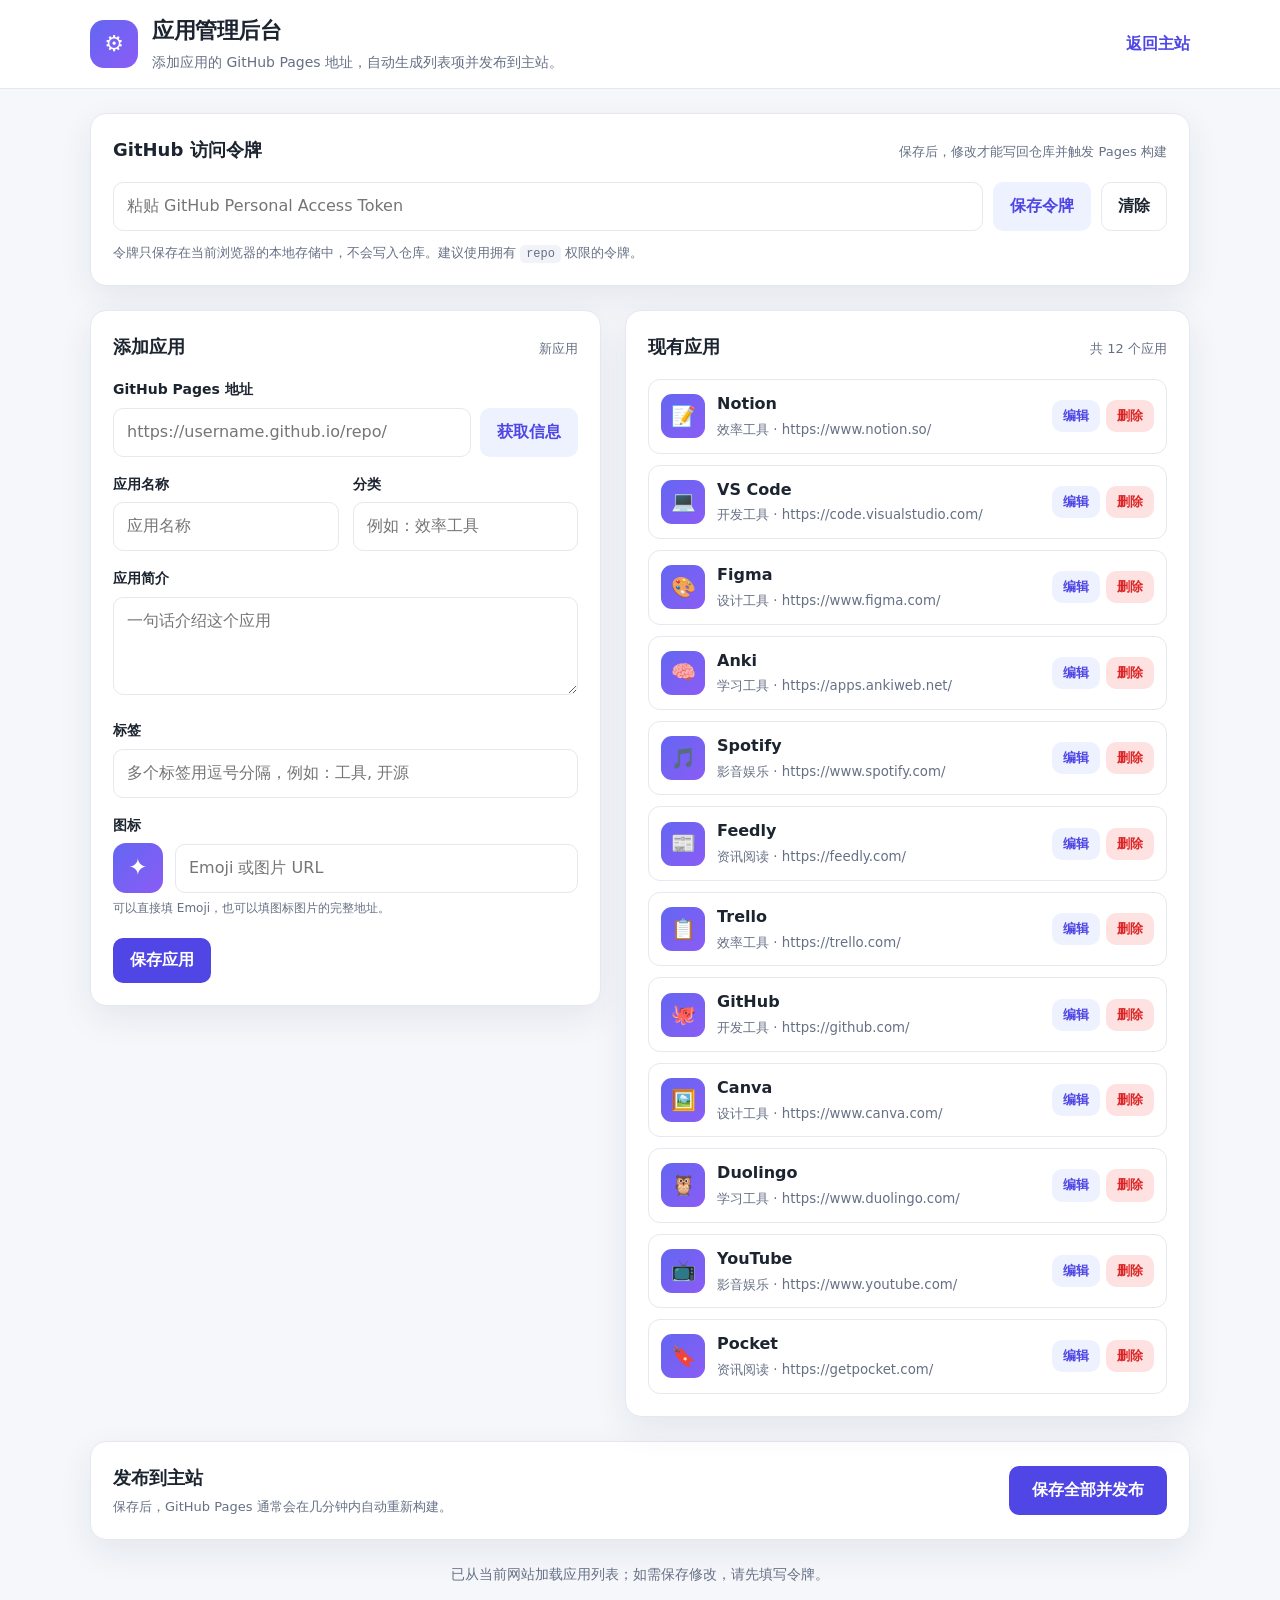
==== admin.html @ 1987b615 "添加应用管理后台并改为 apps.json 数据" ====
<!DOCTYPE html>
<html lang="zh-CN">
<head>
  <meta charset="UTF-8" />
  <meta name="viewport" content="width=device-width, initial-scale=1.0" />
  <title>应用管理后台</title>
  <link rel="stylesheet" href="admin.css" />
</head>
<body>
  <header class="admin-header">
    <div class="container header-inner">
      <div class="header-title">
        <span class="brand-mark" aria-hidden="true">⚙️</span>
        <div>
          <h1>应用管理后台</h1>
          <p>添加应用的 GitHub Pages 地址，自动生成列表项并发布到主站。</p>
        </div>
      </div>
      <a class="back-link" href="index.html">返回主站</a>
    </div>
  </header>

  <main class="container">
    <section class="token-panel">
      <div class="panel-heading">
        <h2>GitHub 访问令牌</h2>
        <span class="muted">保存后，修改才能写回仓库并触发 Pages 构建</span>
      </div>
      <div class="token-row">
        <input id="token-input" type="password" placeholder="粘贴 GitHub Personal Access Token" autocomplete="off" />
        <button id="save-token" class="button secondary" type="button">保存令牌</button>
        <button id="clear-token" class="button ghost" type="button">清除</button>
      </div>
      <p class="token-hint">令牌只保存在当前浏览器的本地存储中，不会写入仓库。建议使用拥有 <code>repo</code> 权限的令牌。</p>
    </section>

    <div class="admin-layout">
      <section class="editor-panel panel">
        <div class="panel-heading">
          <h2 id="form-title">添加应用</h2>
          <span class="muted" id="form-mode">新应用</span>
        </div>

        <div class="field">
          <label for="app-url">GitHub Pages 地址</label>
          <div class="url-row">
            <input id="app-url" type="url" placeholder="https://username.github.io/repo/" />
            <button id="fetch-meta" class="button secondary" type="button">获取信息</button>
          </div>
          <small id="url-message" class="field-message"></small>
        </div>

        <div class="field-grid">
          <div class="field">
            <label for="app-name">应用名称</label>
            <input id="app-name" type="text" placeholder="应用名称" />
          </div>
          <div class="field">
            <label for="app-category">分类</label>
            <input id="app-category" type="text" list="category-options" placeholder="例如：效率工具" />
            <datalist id="category-options"></datalist>
          </div>
        </div>

        <div class="field">
          <label for="app-description">应用简介</label>
          <textarea id="app-description" rows="3" placeholder="一句话介绍这个应用"></textarea>
        </div>

        <div class="field">
          <label for="app-tags">标签</label>
          <input id="app-tags" type="text" placeholder="多个标签用逗号分隔，例如：工具, 开源" />
        </div>

        <div class="field">
          <label for="app-icon">图标</label>
          <div class="icon-row">
            <div class="icon-preview" id="icon-preview">✦</div>
            <input id="app-icon" type="text" placeholder="Emoji 或图片 URL" />
          </div>
          <small class="field-message">可以直接填 Emoji，也可以填图标图片的完整地址。</small>
        </div>

        <div class="form-actions">
          <button id="save-app" class="button primary" type="button">保存应用</button>
          <button id="cancel-edit" class="button ghost" type="button" hidden>取消编辑</button>
        </div>
      </section>

      <section class="list-panel panel">
        <div class="panel-heading">
          <h2>现有应用</h2>
          <span class="muted" id="app-count"></span>
        </div>
        <div id="app-list" class="app-list"></div>
      </section>
    </div>

    <section class="publish-panel panel">
      <div>
        <h2>发布到主站</h2>
        <p class="muted">保存后，GitHub Pages 通常会在几分钟内自动重新构建。</p>
      </div>
      <button id="publish" class="button primary large" type="button">保存全部并发布</button>
    </section>

    <p id="status" class="status" role="status"></p>
  </main>

  <script src="admin.js"></script>
</body>
</html>
---- admin.css ----
:root {
  --bg: #f5f7fb;
  --surface: #ffffff;
  --text: #1c2430;
  --muted: #667085;
  --border: #e5e8ef;
  --primary: #4f46e5;
  --primary-dark: #4338ca;
  --danger: #dc2626;
  --success: #16a34a;
  --shadow: 0 12px 34px rgba(28, 36, 48, 0.08);
  --radius: 16px;
}

* {
  box-sizing: border-box;
}

body {
  margin: 0;
  font-family: "Segoe UI", "PingFang SC", "Microsoft YaHei", system-ui, -apple-system, sans-serif;
  color: var(--text);
  background: var(--bg);
  line-height: 1.55;
}

.container {
  width: min(1100px, calc(100% - 40px));
  margin: 0 auto;
}

.admin-header {
  background: var(--surface);
  border-bottom: 1px solid var(--border);
}

.header-inner {
  min-height: 88px;
  display: flex;
  align-items: center;
  justify-content: space-between;
  gap: 20px;
}

.header-title {
  display: flex;
  align-items: center;
  gap: 14px;
}

.brand-mark {
  display: grid;
  place-items: center;
  width: 48px;
  height: 48px;
  color: white;
  background: linear-gradient(135deg, #6366f1, #8b5cf6);
  border-radius: 14px;
  font-size: 22px;
}

.header-title h1 {
  margin: 0;
  font-size: 22px;
  letter-spacing: -0.02em;
}

.header-title p {
  margin: 4px 0 0;
  color: var(--muted);
  font-size: 14px;
}

.back-link {
  color: var(--primary);
  text-decoration: none;
  font-weight: 700;
  white-space: nowrap;
}

.token-panel,
.panel,
.publish-panel {
  background: var(--surface);
  border: 1px solid var(--border);
  border-radius: var(--radius);
  box-shadow: var(--shadow);
}

.token-panel {
  margin: 24px 0;
  padding: 22px;
}

.panel-heading {
  display: flex;
  align-items: baseline;
  justify-content: space-between;
  gap: 14px;
  margin-bottom: 18px;
}

.panel-heading h2,
.publish-panel h2 {
  margin: 0;
  font-size: 18px;
}

.muted {
  color: var(--muted);
  font-size: 13px;
}

.token-row {
  display: flex;
  gap: 10px;
  flex-wrap: wrap;
}

input[type="text"],
input[type="url"],
input[type="password"],
textarea {
  width: 100%;
  padding: 11px 13px;
  color: var(--text);
  background: #fff;
  border: 1px solid var(--border);
  border-radius: 10px;
  outline: none;
  font: inherit;
}

input:focus,
textarea:focus {
  border-color: var(--primary);
  box-shadow: 0 0 0 4px #eef2ff;
}

textarea {
  resize: vertical;
}

.token-row input {
  flex: 1;
  min-width: 220px;
}

.token-hint {
  margin: 12px 0 0;
  color: var(--muted);
  font-size: 13px;
}

code {
  padding: 2px 6px;
  background: #f1f3f8;
  border-radius: 5px;
  font-size: 12px;
}

.admin-layout {
  display: grid;
  grid-template-columns: minmax(0, 0.95fr) minmax(0, 1.05fr);
  gap: 24px;
  align-items: start;
}

.editor-panel,
.list-panel {
  padding: 22px;
}

.field {
  margin-bottom: 17px;
}

.field label {
  display: block;
  margin-bottom: 7px;
  font-size: 14px;
  font-weight: 700;
}

.field-grid {
  display: grid;
  grid-template-columns: 1fr 1fr;
  gap: 14px;
}

.url-row {
  display: flex;
  gap: 9px;
}

.url-row input {
  flex: 1;
}

.field-message {
  display: block;
  margin-top: 6px;
  color: var(--muted);
  font-size: 12px;
}

.field-message.error {
  color: var(--danger);
}

.field-message.success {
  color: var(--success);
}

.icon-row {
  display: flex;
  align-items: center;
  gap: 12px;
}

.icon-row input {
  flex: 1;
}

.icon-preview {
  display: grid;
  place-items: center;
  flex: 0 0 50px;
  height: 50px;
  color: white;
  background: linear-gradient(135deg, #6366f1, #8b5cf6);
  border-radius: 13px;
  font-size: 23px;
  overflow: hidden;
}

.icon-preview img {
  width: 100%;
  height: 100%;
  object-fit: cover;
}

.form-actions {
  display: flex;
  gap: 10px;
  margin-top: 20px;
}

.button {
  min-height: 40px;
  padding: 9px 16px;
  border: 1px solid transparent;
  border-radius: 10px;
  cursor: pointer;
  font: inherit;
  font-weight: 700;
  white-space: nowrap;
}

.button.primary {
  color: white;
  background: var(--primary);
}

.button.primary:hover {
  background: var(--primary-dark);
}

.button.secondary {
  color: var(--primary);
  background: #eef2ff;
}

.button.ghost {
  color: var(--text);
  background: transparent;
  border-color: var(--border);
}

.button.danger {
  color: var(--danger);
  background: #fee2e2;
}

.button.large {
  min-height: 46px;
  padding: 11px 22px;
  font-size: 16px;
}

.button:disabled {
  opacity: 0.55;
  cursor: not-allowed;
}

.app-list {
  display: flex;
  flex-direction: column;
  gap: 11px;
}

.app-row {
  display: flex;
  align-items: center;
  gap: 12px;
  padding: 12px;
  border: 1px solid var(--border);
  border-radius: 12px;
}

.app-row-icon {
  display: grid;
  place-items: center;
  flex: 0 0 44px;
  width: 44px;
  height: 44px;
  color: white;
  background: linear-gradient(135deg, #6366f1, #8b5cf6);
  border-radius: 11px;
  font-size: 20px;
  overflow: hidden;
}

.app-row-icon img {
  width: 100%;
  height: 100%;
  object-fit: cover;
}

.app-row-main {
  flex: 1;
  min-width: 0;
}

.app-row-main strong {
  display: block;
  margin-bottom: 3px;
  overflow: hidden;
  text-overflow: ellipsis;
  white-space: nowrap;
}

.app-row-main small {
  display: block;
  color: var(--muted);
  overflow: hidden;
  text-overflow: ellipsis;
  white-space: nowrap;
}

.app-row-actions {
  display: flex;
  gap: 6px;
}

.app-row-actions button {
  min-height: 32px;
  padding: 5px 10px;
  font-size: 13px;
}

.empty-list {
  padding: 36px 16px;
  color: var(--muted);
  text-align: center;
}

.publish-panel {
  display: flex;
  align-items: center;
  justify-content: space-between;
  gap: 20px;
  margin: 24px 0;
  padding: 22px;
}

.publish-panel p {
  margin: 5px 0 0;
}

.status {
  min-height: 24px;
  margin: 0 0 30px;
  color: var(--muted);
  font-size: 14px;
  text-align: center;
}

.status.error {
  color: var(--danger);
}

.status.success {
  color: var(--success);
}

@media (max-width: 860px) {
  .admin-layout {
    grid-template-columns: 1fr;
  }

  .field-grid {
    grid-template-columns: 1fr;
  }

  .header-inner,
  .publish-panel {
    flex-direction: column;
    align-items: flex-start;
  }
}
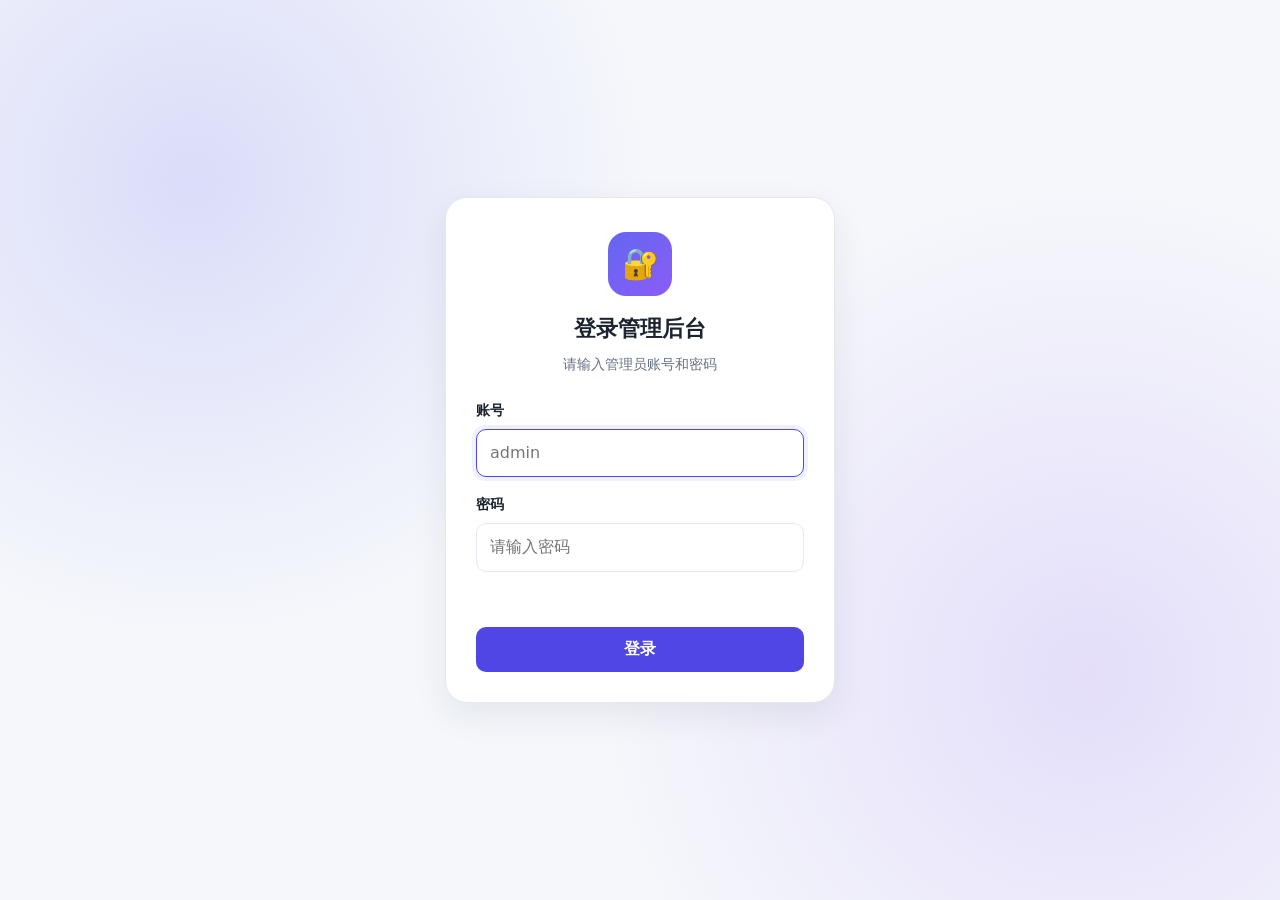
==== commit 03ef0f04: "添加管理后台登录" ====
--- a/admin.html
+++ b/admin.html
@@ -7,7 +7,25 @@
   <link rel="stylesheet" href="admin.css" />
 </head>
 <body>
-  <header class="admin-header">
+  <div class="login-overlay" id="login-overlay">
+    <form class="login-card" id="login-form">
+      <div class="login-logo" aria-hidden="true">🔐</div>
+      <h2>登录管理后台</h2>
+      <p class="login-subtitle">请输入管理员账号和密码</p>
+      <div class="field">
+        <label for="login-username">账号</label>
+        <input id="login-username" type="text" autocomplete="username" placeholder="admin" />
+      </div>
+      <div class="field">
+        <label for="login-password">密码</label>
+        <input id="login-password" type="password" autocomplete="current-password" placeholder="请输入密码" />
+      </div>
+      <p class="login-error" id="login-error" role="alert"></p>
+      <button class="button primary login-submit" type="submit">登录</button>
+    </form>
+  </div>
+
+  <header class="admin-header" id="admin-header" hidden>
     <div class="container header-inner">
       <div class="header-title">
         <span class="brand-mark" aria-hidden="true">⚙️</span>
@@ -16,11 +34,14 @@
           <p>添加应用的 GitHub Pages 地址，自动生成列表项并发布到主站。</p>
         </div>
       </div>
-      <a class="back-link" href="index.html">返回主站</a>
+      <div class="header-actions">
+        <button id="logout-button" class="button ghost" type="button">退出登录</button>
+        <a class="back-link" href="index.html">返回主站</a>
+      </div>
     </div>
   </header>
 
-  <main class="container">
+  <main class="container" id="admin-main" hidden>
     <section class="token-panel">
       <div class="panel-heading">
         <h2>GitHub 访问令牌</h2>
--- a/admin.css
+++ b/admin.css
@@ -34,12 +34,83 @@
   border-bottom: 1px solid var(--border);
 }
 
+.login-overlay {
+  position: fixed;
+  inset: 0;
+  z-index: 100;
+  display: flex;
+  align-items: center;
+  justify-content: center;
+  padding: 24px;
+  background:
+    radial-gradient(circle at 15% 20%, rgba(99, 102, 241, 0.18), transparent 35%),
+    radial-gradient(circle at 85% 75%, rgba(139, 92, 246, 0.16), transparent 38%),
+    var(--bg);
+}
+
+.login-card {
+  width: min(390px, 100%);
+  padding: 34px 30px 30px;
+  background: var(--surface);
+  border: 1px solid var(--border);
+  border-radius: 22px;
+  box-shadow: var(--shadow);
+  text-align: center;
+}
+
+.login-logo {
+  display: grid;
+  place-items: center;
+  width: 64px;
+  height: 64px;
+  margin: 0 auto 16px;
+  color: white;
+  background: linear-gradient(135deg, #6366f1, #8b5cf6);
+  border-radius: 18px;
+  font-size: 30px;
+}
+
+.login-card h2 {
+  margin: 0;
+  font-size: 22px;
+}
+
+.login-subtitle {
+  margin: 8px 0 24px;
+  color: var(--muted);
+  font-size: 14px;
+}
+
+.login-card .field {
+  text-align: left;
+}
+
+.login-error {
+  min-height: 20px;
+  margin: 10px 0 0;
+  color: var(--danger);
+  font-size: 13px;
+  text-align: left;
+}
+
+.login-submit {
+  width: 100%;
+  margin-top: 18px;
+}
+
 .header-inner {
   min-height: 88px;
   display: flex;
   align-items: center;
   justify-content: space-between;
   gap: 20px;
+}
+
+.header-actions {
+  display: flex;
+  align-items: center;
+  gap: 10px;
+  white-space: nowrap;
 }
 
 .header-title {
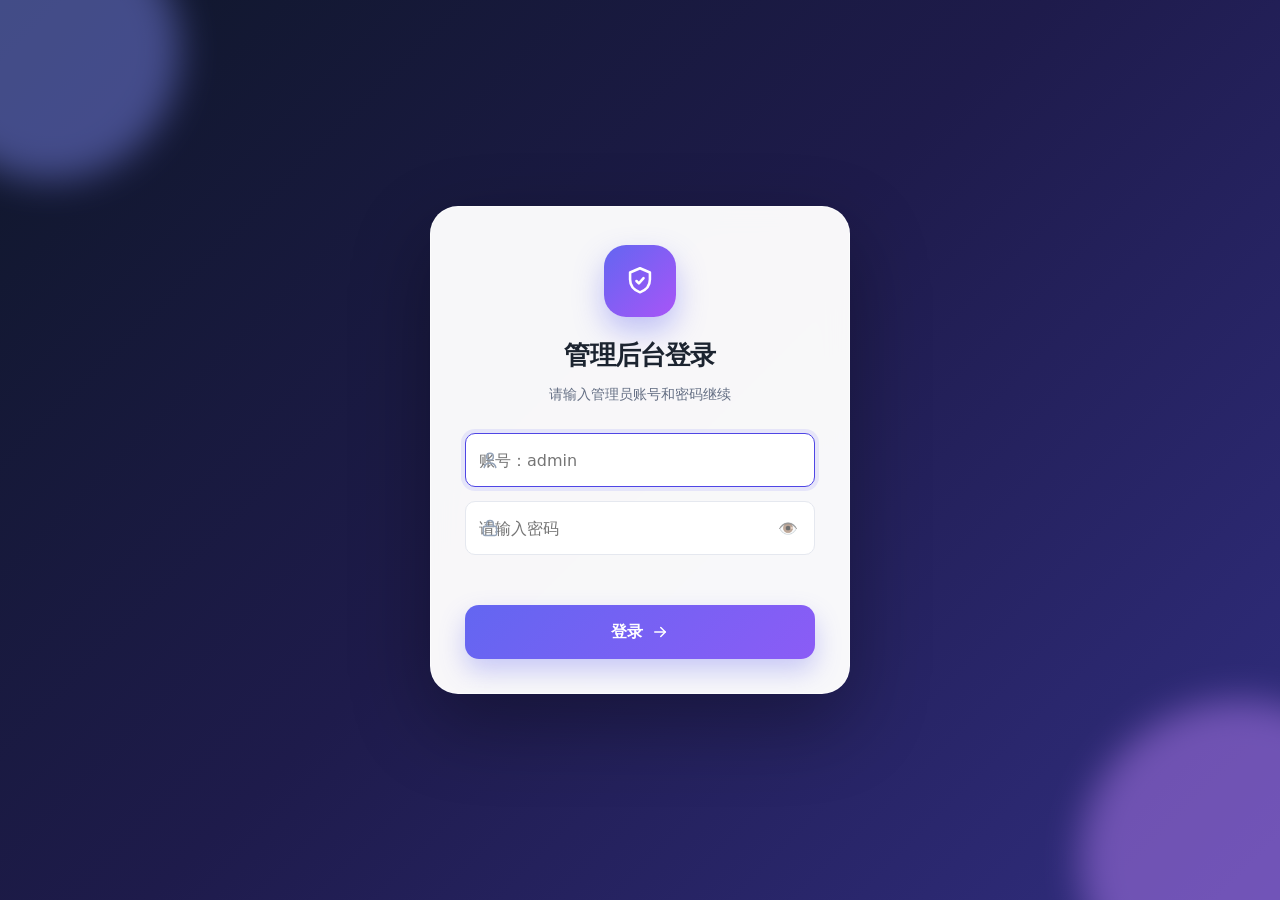
==== commit d524f923: "美化管理后台登录页" ====
--- a/admin.html
+++ b/admin.html
@@ -8,20 +8,48 @@
 </head>
 <body>
   <div class="login-overlay" id="login-overlay">
+    <span class="login-orb login-orb-one" aria-hidden="true"></span>
+    <span class="login-orb login-orb-two" aria-hidden="true"></span>
     <form class="login-card" id="login-form">
-      <div class="login-logo" aria-hidden="true">🔐</div>
-      <h2>登录管理后台</h2>
-      <p class="login-subtitle">请输入管理员账号和密码</p>
-      <div class="field">
-        <label for="login-username">账号</label>
-        <input id="login-username" type="text" autocomplete="username" placeholder="admin" />
+      <div class="login-head">
+        <div class="login-logo" aria-hidden="true">
+          <svg viewBox="0 0 24 24" fill="none" stroke="currentColor" stroke-width="1.8" stroke-linecap="round" stroke-linejoin="round">
+            <path d="M12 3l7 3v5c0 4.7-3 7.6-7 9-4-1.4-7-4.3-7-9V6l7-3z"></path>
+            <path d="M9.5 12l1.7 1.7 3.3-3.7"></path>
+          </svg>
+        </div>
+        <h2>管理后台登录</h2>
+        <p>请输入管理员账号和密码继续</p>
       </div>
-      <div class="field">
-        <label for="login-password">密码</label>
-        <input id="login-password" type="password" autocomplete="current-password" placeholder="请输入密码" />
+      <div class="login-body">
+        <div class="input-shell">
+          <span class="input-icon" aria-hidden="true">
+            <svg viewBox="0 0 24 24" fill="none" stroke="currentColor" stroke-width="1.8" stroke-linecap="round" stroke-linejoin="round">
+              <circle cx="12" cy="8" r="4"></circle>
+              <path d="M5 21c.7-3.6 3.5-5.5 7-5.5s6.3 1.9 7 5.5"></path>
+            </svg>
+          </span>
+          <input id="login-username" type="text" autocomplete="username" placeholder="账号：admin" />
+        </div>
+        <div class="input-shell">
+          <span class="input-icon" aria-hidden="true">
+            <svg viewBox="0 0 24 24" fill="none" stroke="currentColor" stroke-width="1.8" stroke-linecap="round" stroke-linejoin="round">
+              <rect x="4" y="10" width="16" height="11" rx="2"></rect>
+              <path d="M8 10V7a4 4 0 0 1 8 0v3"></path>
+            </svg>
+          </span>
+          <input id="login-password" type="password" autocomplete="current-password" placeholder="请输入密码" />
+          <button id="toggle-password" class="password-toggle" type="button" aria-label="显示或隐藏密码">👁️</button>
+        </div>
+        <p class="login-error" id="login-error" role="alert"></p>
+        <button class="login-submit" type="submit">
+          <span>登录</span>
+          <svg viewBox="0 0 24 24" fill="none" stroke="currentColor" stroke-width="2" stroke-linecap="round" stroke-linejoin="round" aria-hidden="true">
+            <path d="M5 12h14"></path>
+            <path d="M13 6l6 6-6 6"></path>
+          </svg>
+        </button>
       </div>
-      <p class="login-error" id="login-error" role="alert"></p>
-      <button class="button primary login-submit" type="submit">登录</button>
     </form>
   </div>
 
--- a/admin.css
+++ b/admin.css
@@ -38,64 +38,204 @@
   position: fixed;
   inset: 0;
   z-index: 100;
+  overflow: hidden;
   display: flex;
   align-items: center;
   justify-content: center;
   padding: 24px;
-  background:
-    radial-gradient(circle at 15% 20%, rgba(99, 102, 241, 0.18), transparent 35%),
-    radial-gradient(circle at 85% 75%, rgba(139, 92, 246, 0.16), transparent 38%),
-    var(--bg);
+  background: linear-gradient(135deg, #0f172a 0%, #1e1b4b 48%, #312e81 100%);
+}
+
+.login-orb {
+  position: absolute;
+  border-radius: 50%;
+  pointer-events: none;
+  filter: blur(18px);
+  opacity: 0.45;
+  animation: login-float 9s ease-in-out infinite;
+}
+
+.login-orb-one {
+  width: 260px;
+  height: 260px;
+  left: -80px;
+  top: -80px;
+  background: #818cf8;
+}
+
+.login-orb-two {
+  width: 320px;
+  height: 320px;
+  right: -120px;
+  bottom: -120px;
+  background: #c084fc;
+  animation-delay: -4.5s;
 }
 
 .login-card {
-  width: min(390px, 100%);
-  padding: 34px 30px 30px;
-  background: var(--surface);
-  border: 1px solid var(--border);
-  border-radius: 22px;
-  box-shadow: var(--shadow);
+  position: relative;
+  width: min(420px, 100%);
+  padding: 38px 34px 34px;
+  background: rgba(255, 255, 255, 0.97);
+  border: 1px solid rgba(255, 255, 255, 0.65);
+  border-radius: 28px;
+  box-shadow: 0 30px 80px rgba(0, 0, 0, 0.32);
+  backdrop-filter: blur(14px);
+}
+
+.login-head {
   text-align: center;
 }
 
 .login-logo {
   display: grid;
   place-items: center;
-  width: 64px;
-  height: 64px;
-  margin: 0 auto 16px;
+  width: 72px;
+  height: 72px;
+  margin: 0 auto 18px;
   color: white;
-  background: linear-gradient(135deg, #6366f1, #8b5cf6);
-  border-radius: 18px;
-  font-size: 30px;
-}
-
-.login-card h2 {
+  background: linear-gradient(135deg, #6366f1, #a855f7);
+  border-radius: 22px;
+  box-shadow: 0 14px 30px rgba(99, 102, 241, 0.38);
+}
+
+.login-logo svg {
+  width: 34px;
+  height: 34px;
+}
+
+.login-head h2 {
   margin: 0;
-  font-size: 22px;
-}
-
-.login-subtitle {
-  margin: 8px 0 24px;
+  font-size: 26px;
+  letter-spacing: -0.03em;
+}
+
+.login-head p {
+  margin: 9px 0 28px;
   color: var(--muted);
   font-size: 14px;
 }
 
-.login-card .field {
-  text-align: left;
+.login-body {
+  display: flex;
+  flex-direction: column;
+  gap: 14px;
+}
+
+.input-shell {
+  position: relative;
+  display: flex;
+  align-items: center;
+}
+
+.input-icon {
+  position: absolute;
+  left: 15px;
+  display: grid;
+  place-items: center;
+  width: 20px;
+  height: 20px;
+  color: #94a3b8;
+  pointer-events: none;
+}
+
+.input-icon svg {
+  width: 20px;
+  height: 20px;
+}
+
+.input-shell input {
+  width: 100%;
+  height: 54px;
+  padding: 0 46px;
+  color: var(--text);
+  background: #f8fafc;
+  border: 1px solid #e2e8f0;
+  border-radius: 14px;
+  outline: none;
+  font: inherit;
+  transition: border-color 0.2s ease, box-shadow 0.2s ease, background 0.2s ease;
+}
+
+.input-shell input:focus {
+  border-color: var(--primary);
+  background: #fff;
+  box-shadow: 0 0 0 4px rgba(99, 102, 241, 0.12);
+}
+
+.password-toggle {
+  position: absolute;
+  right: 10px;
+  width: 34px;
+  height: 34px;
+  padding: 0;
+  background: transparent;
+  border: none;
+  cursor: pointer;
+  font-size: 16px;
+  opacity: 0.65;
+}
+
+.password-toggle:hover {
+  opacity: 1;
 }
 
 .login-error {
-  min-height: 20px;
-  margin: 10px 0 0;
+  min-height: 18px;
+  margin: -2px 0 0 4px;
   color: var(--danger);
   font-size: 13px;
   text-align: left;
 }
 
 .login-submit {
+  display: flex;
+  align-items: center;
+  justify-content: center;
+  gap: 8px;
   width: 100%;
-  margin-top: 18px;
+  height: 54px;
+  margin-top: 6px;
+  color: white;
+  background: linear-gradient(135deg, #6366f1, #8b5cf6);
+  border: none;
+  border-radius: 14px;
+  cursor: pointer;
+  font: inherit;
+  font-size: 16px;
+  font-weight: 700;
+  box-shadow: 0 12px 26px rgba(99, 102, 241, 0.32);
+  transition: transform 0.2s ease, box-shadow 0.2s ease;
+}
+
+.login-submit svg {
+  width: 18px;
+  height: 18px;
+  transition: transform 0.2s ease;
+}
+
+.login-submit:hover {
+  transform: translateY(-1px);
+  box-shadow: 0 16px 32px rgba(99, 102, 241, 0.4);
+}
+
+.login-submit:hover svg {
+  transform: translateX(3px);
+}
+
+.login-submit:active {
+  transform: translateY(0);
+}
+
+@keyframes login-float {
+  0%,
+  100% {
+    transform: translateY(0);
+  }
+
+  50% {
+    transform: translateY(-14px);
+  }
 }
 
 .header-inner {
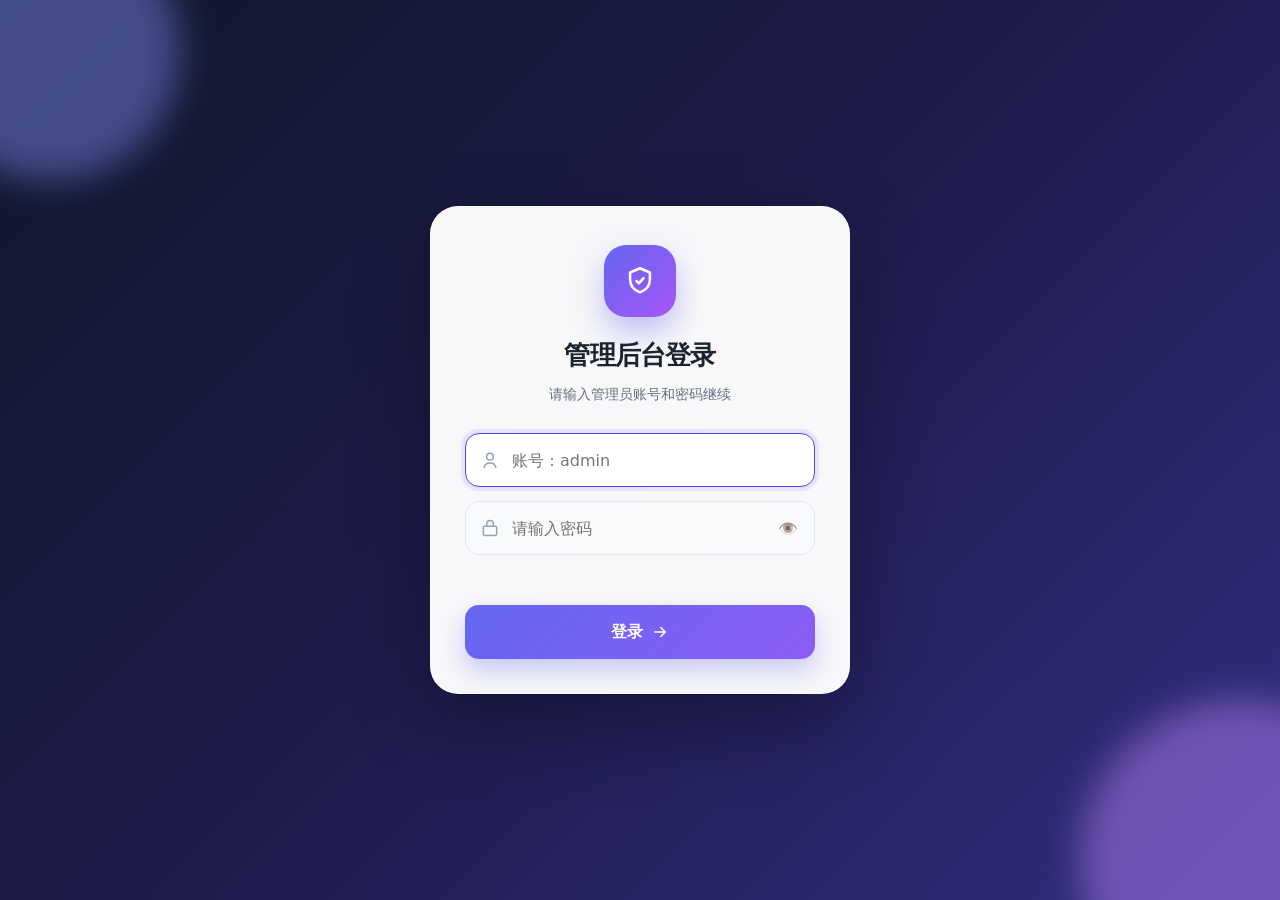
==== commit 893ce3c7: "为管理页脚本和样式添加版本号以修复缓存" ====
--- a/admin.html
+++ b/admin.html
@@ -4,7 +4,7 @@
   <meta charset="UTF-8" />
   <meta name="viewport" content="width=device-width, initial-scale=1.0" />
   <title>应用管理后台</title>
-  <link rel="stylesheet" href="admin.css" />
+  <link rel="stylesheet" href="admin.css?v=20260827" />
 </head>
 <body>
   <div class="login-overlay" id="login-overlay">
@@ -156,6 +156,6 @@
     <p id="status" class="status" role="status"></p>
   </main>
 
-  <script src="admin.js"></script>
+  <script src="admin.js?v=20260827"></script>
 </body>
 </html>
--- a/admin.css
+++ b/admin.css
@@ -130,6 +130,7 @@
 
 .input-icon {
   position: absolute;
+  top: 50%;
   left: 15px;
   display: grid;
   place-items: center;
@@ -137,6 +138,8 @@
   height: 20px;
   color: #94a3b8;
   pointer-events: none;
+  transform: translateY(-50%);
+  z-index: 3;
 }
 
 .input-icon svg {
@@ -144,7 +147,9 @@
   height: 20px;
 }
 
-.input-shell input {
+.login-card .input-shell input {
+  position: relative;
+  z-index: 1;
   width: 100%;
   height: 54px;
   padding: 0 46px;
@@ -157,7 +162,15 @@
   transition: border-color 0.2s ease, box-shadow 0.2s ease, background 0.2s ease;
 }
 
-.input-shell input:focus {
+.login-card .input-shell input[type="password"] {
+  padding-right: 54px;
+}
+
+.login-card .input-shell input::-ms-reveal {
+  display: none;
+}
+
+.login-card .input-shell input:focus {
   border-color: var(--primary);
   background: #fff;
   box-shadow: 0 0 0 4px rgba(99, 102, 241, 0.12);
@@ -165,6 +178,7 @@
 
 .password-toggle {
   position: absolute;
+  top: 50%;
   right: 10px;
   width: 34px;
   height: 34px;
@@ -174,6 +188,8 @@
   cursor: pointer;
   font-size: 16px;
   opacity: 0.65;
+  transform: translateY(-50%);
+  z-index: 3;
 }
 
 .password-toggle:hover {
